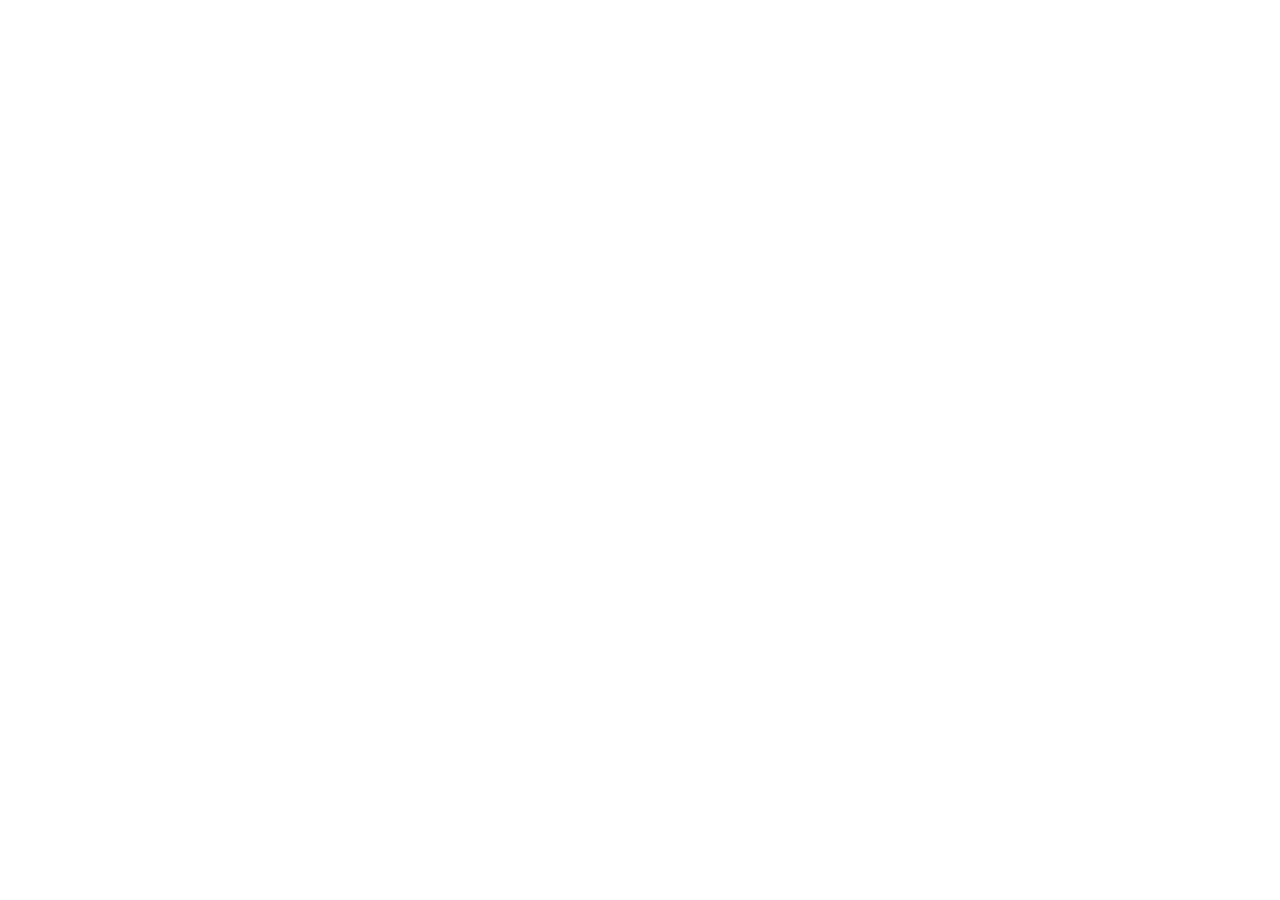
==== index.html @ 008df840 "Create index.html" ====
<!DOCTYPE html>
<html lang="en">
<head>
    <meta charset="UTF-8">
    <meta name="viewport" content="width=device-width, initial-scale=1.0">
    <title>Portfolio 2026</title>
</head>
<body>
    <h1></h1>
    <h2></h2>
    <h2></h2>
    <h2></h2>
    <h2></h2>
    <h2></h2>
    <h2></h2>
    <h2></h2>
</body>
</html>
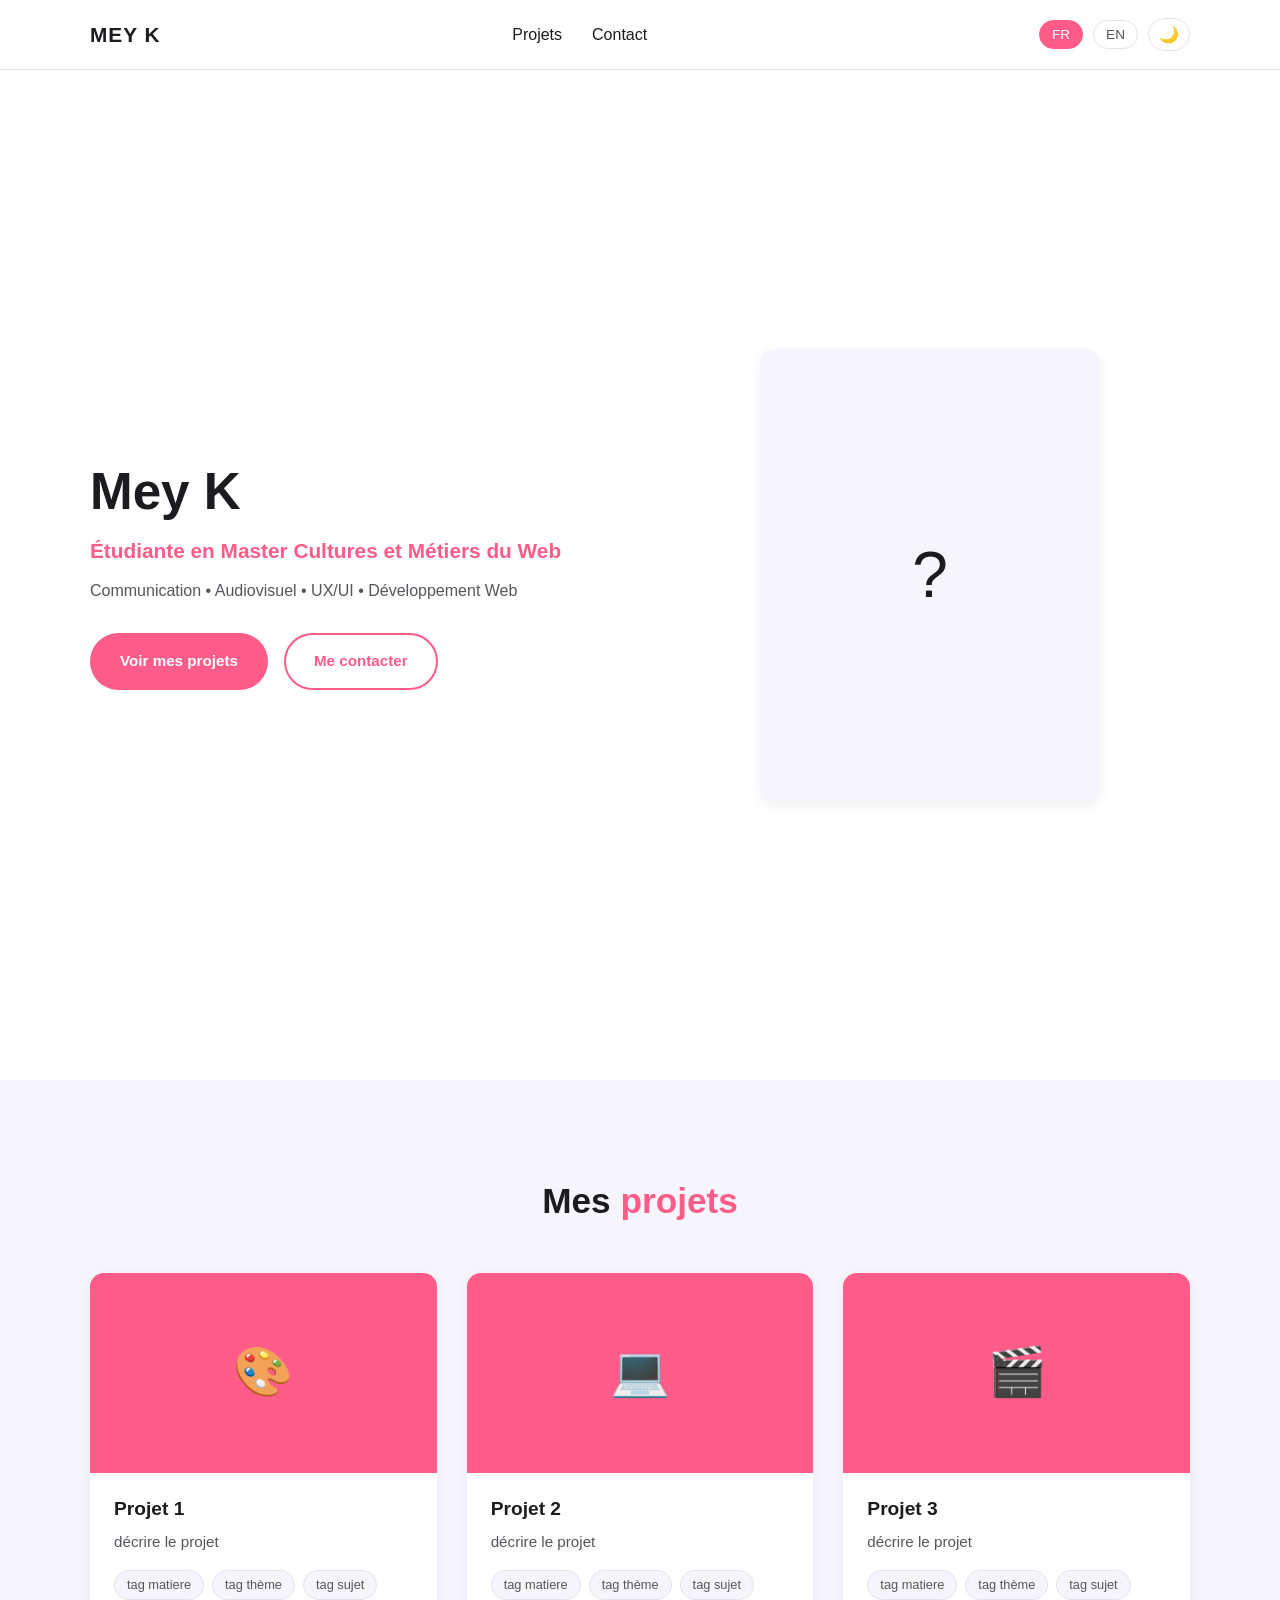
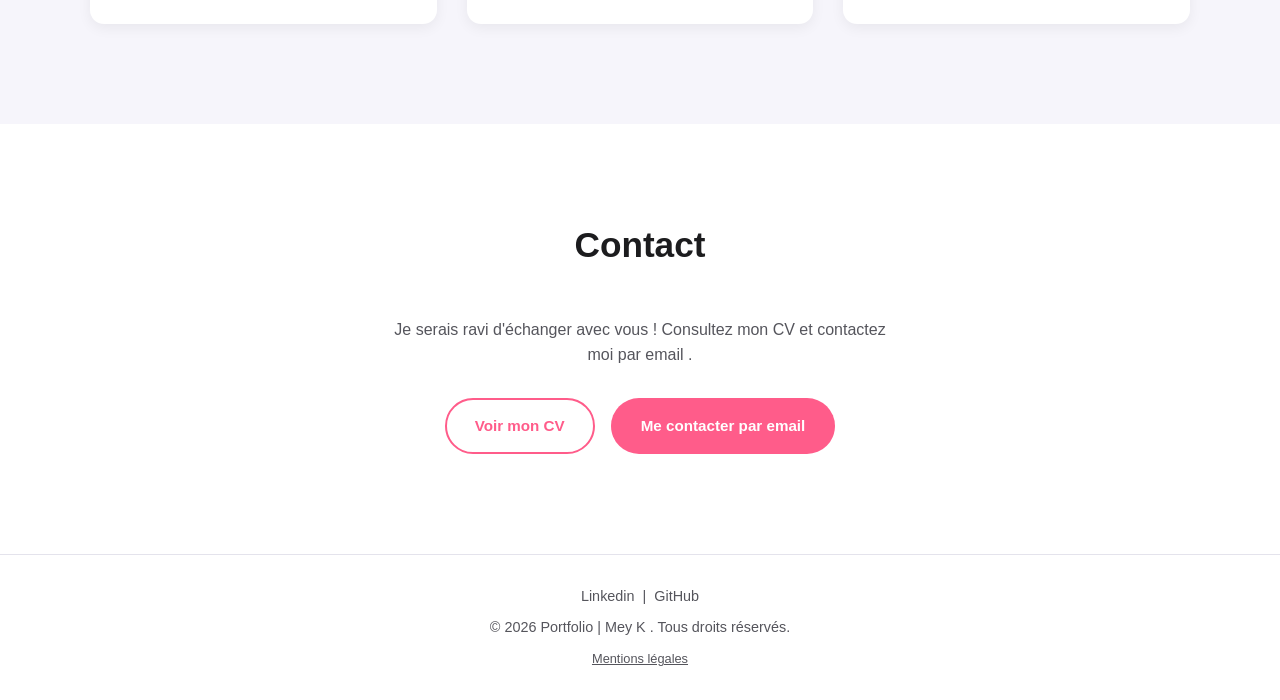
==== commit e755a418: "premier commit" ====
--- a/index.html
+++ b/index.html
@@ -1,18 +1,160 @@
 <!DOCTYPE html>
-<html lang="en">
+<html lang="fr">
 <head>
     <meta charset="UTF-8">
     <meta name="viewport" content="width=device-width, initial-scale=1.0">
-    <title>Portfolio 2026</title>
+    <meta name="description" content="Portfolio de Mey, étudiante en Master Cultures et Métiers du Web.">
+
+    <title>Portfolio 2026 | Mey K</title>
+
+    <!-- AJOUTER un favicon -->
+    <link rel="icon" type="image/png" href="media/favicon.png">
+
+    <link href="style.css" rel="stylesheet">
 </head>
+
+
 <body>
-    <h1></h1>
-    <h2></h2>
-    <h2></h2>
-    <h2></h2>
-    <h2></h2>
-    <h2></h2>
-    <h2></h2>
-    <h2></h2>
+<header>
+    <nav>     <!-- mettre la navigation plutot collée à droite 
+                deux blocs le logo tout à gauche la navigation et les bouton langues et theme plutot à droite -->
+        <div class="container">
+            <div class="logo">MEY K</div>
+            <ul>
+                <li><a href="#projets">Projets</a></li>
+                <li><a href="#contact-titre">Contact</a></li>
+            </ul>
+
+            <div class="nav-actions">
+                <button id="fr-button" class="active" aria-pressed="true">FR</button>
+                <button id="en-button" aria-pressed="false">EN</button>
+                <button id="theme-button">🌙</button>
+            </div>
+        </div>
+    </nav>
+</header>
+
+
+    <main>
+
+        <!-- jaime pas cette partie  main
+         j'aimerais mettre mon cv à droite et donner la possibilité de cliquer dessus 
+         pour l'agrandir pour l'ouvrir en grand sur la page sans ouvrir un nouvel onglet ou ouvrir une nouvelle page
+         en gros deux bloc à gauche les ecritures et les boutons à droite le cv sur lequel appuyer pour l'agrandir -->
+    
+            <section id="home" class="home">
+        <div class="container home">
+            <div class="home-content">
+                <h1>Mey K</h1>
+                <p class="tagline">Étudiante en Master Cultures et Métiers du Web</p>
+                <p>Communication • Audiovisuel • UX/UI • Développement Web</p>
+                <div class="cta-buttons">
+                    <a href="#projets" class="btn btn-primary">Voir mes projets</a>
+                    <a href="#contact" class="btn btn-secondary">Me contacter</a>
+                </div>
+            </div>
+
+                  <!-- ici ce sera mon cv -->
+
+            <div class="home-cv">
+                <div class="home-cv-wrapper">
+                    <div class="home-cv-placeholder">?</div>
+                </div>
+            </div>
+        </div>
+    </section>
+    </main>
+
+
+        <!-- ici mettre mes projets dans des boites -->
+        <!-- pareil que pour le cv en haut : 
+           donner la possibilité de cliquer dessus 
+         pour l'agrandir les images des projets pour les ouvrir en grand sur la page sans ouvrir un nouvel onglet ou ouvrir une nouvelle page -->
+
+        <section class="projects" >
+        <div class="container">
+            <h2 class="section-title" id="projets">Mes <span>projets</span></h2>
+            <div class="projects-grid">
+                <div class="project-card reveal">
+                    <div class="project-visual">🎨</div>
+                    <div class="project-content">
+                        <h3 class="project-title">Projet 1</h3>
+                        <p class="project-description">décrire le projet</p>
+                        <div class="project-tags">
+                            <span class="tag">tag matiere</span>
+                            <span class="tag">tag thème</span>
+                            <span class="tag">tag sujet</span>
+                        </div>
+                    </div>
+                </div>
+
+
+                <div class="project-card reveal">
+                    <div class="project-visual">💻</div>
+                    <div class="project-content">
+                        <h3 class="project-title">Projet 2</h3>
+                        <p class="project-description">décrire le projet</p>
+                        <div class="project-tags">
+                            <span class="tag">tag matiere</span>
+                            <span class="tag">tag thème</span>
+                            <span class="tag">tag sujet</span>
+                        </div>
+                    </div>
+                </div>
+
+                <div class="project-card reveal">
+                    <div class="project-visual">🎬</div>
+                    <div class="project-content">
+                        <h3 class="project-title">Projet 3</h3>
+                        <p class="project-description">décrire le projet</p>
+                        <div class="project-tags">
+                            <span class="tag">tag matiere</span>
+                            <span class="tag">tag thème</span>
+                            <span class="tag">tag sujet</span>
+                        </div>
+                    </div>
+                </div>
+            </div>
+        </div>
+        </section>
+
+
+ <!-- nouveau bloc du one pager dédié au contact 
+  un bouton voir mon cv qui cette fois ouvre le cv dans un nouvel onglet (permet de telechager en gros) 
+  bouton pour ouvrir une page de mail-->
+
+    <section class="contact" id="contact">
+        <div class="container">
+            <div class="contact-content">
+                <h2 class="section-title" id="contact-titre">Contact</h2>
+                <p>Je serais ravi d'échanger avec vous ! Consultez mon CV et contactez moi par email .</p>
+                <div class="contact-buttons">
+                    <!-- mettre mon cv en pdf-->
+                    <a href="media/#" target="_blank" class="btn btn-secondary">Voir mon CV</a>
+                    <a href="mailto:mey.k@hotmail.com" target="_blank" class="btn btn-primary">Me contacter par email</a>
+                </div>
+            </div>
+        </div>
+    </section>
+
+    <footer>
+        <div class="footer-content">
+            <div class="social-links">
+                <a href="https://www.linkedin.com/in/mey-k/" target="_blank" title="LinkedIn"> Linkedin</a>
+                <p> | </p>
+                <a href="https://github.com/9-mmey" target="_blank" title="GitHub"> GitHub</a>
+            </div>
+            <p>&copy; 2026 Portfolio | Mey K . Tous droits réservés.</p>
+        </div>
+
+        <!-- rédigez les mentions legales-->
+        <a href="mentionslegales.html">Mentions légales</a>
+    </footer>
+
+    <!-- le script est placé ici, juste avant la fin du body :
+         à ce moment le HTML est déjà chargé donc getElementById
+         trouve bien les boutons (contrairement à quand le script
+         était dans le head) -->
+    <script src="script.js"></script>
 </body>
 </html>
--- a/style.css
+++ b/style.css
@@ -0,0 +1,500 @@
+/* 
+   ordre : variables > base > header > home > projets
+   > contact > footer > lightbox (agrandissement) > responsive */
+
+/* variables (couleurs et polices)
+   Toutes les couleurs passent par ces variables.
+   Comme ça, pour le mode sombre, on n'a qu'à changer les
+   valeurs dans [data-theme="dark"] plus bas, pas besoin de
+   toucher au reste du CSS. */
+
+:root {
+    /* couleurs mode clair */
+    --bg-color: #ffffff;
+    --bg-soft: #f6f5fb;
+    --text-color: #1c1c1e;
+    --text-soft: #55555c;
+    --accent: #ff5c8a;       /* couleur principale (rose) */
+    --accent-hover: #e14574;
+    --border-color: #e4e3ec;
+    --card-bg: #ffffff;
+    --shadow: 0 4px 14px rgba(0, 0, 0, 0.06);
+
+    --font-titre: "Space Grotesk", sans-serif;
+    --font-texte: "Inter", sans-serif;
+    --radius: 14px;
+    --section-padding: 100px 0;
+}
+
+/* mode sombre : on change juste les couleurs,
+   activé en JS via document.documentElement.dataset.theme = "dark" */
+[data-theme="dark"] {
+    --bg-color: #16151d;
+    --bg-soft: #1e1d27;
+    --text-color: #f2f2f5;
+    --text-soft: #b4b3bd;
+    --accent: #ff7fa3;
+    --accent-hover: #ffa0bb;
+    --border-color: #2c2b38;
+    --card-bg: #1e1d27;
+    --shadow: 0 4px 14px rgba(0, 0, 0, 0.35);
+}
+
+* {
+    margin: 0;
+    padding: 0;
+    box-sizing: border-box;
+}
+
+html {
+    scroll-behavior: smooth;
+}
+
+body {
+    font-family: var(--font-texte);
+    background-color: var(--bg-color);
+    color: var(--text-color);
+    line-height: 1.6;
+    /* transition douce quand on change de thème */
+    transition: background-color 0.3s ease, color 0.3s ease;
+}
+
+h1, h2, h3 {
+    font-family: var(--font-titre);
+    line-height: 1.2;
+}
+
+a {
+    text-decoration: none;
+    color: inherit;
+}
+
+ul {
+    list-style: none;
+}
+
+img {
+    max-width: 100%;
+    display: block;
+}
+
+/* mes blocs */
+.container {
+    width: 90%;
+    max-width: 1100px;
+    margin: 0 auto;
+}
+
+.section-title {
+    font-size: 2.2rem;
+    text-align: center;
+    margin-bottom: 50px;
+}
+
+.section-title span {
+    color: var(--accent);
+}
+
+/* mes boutons */
+.btn {
+    display: inline-block;
+    padding: 14px 28px;
+    border-radius: 50px;
+    font-weight: 600;
+    font-size: 0.95rem;
+    cursor: pointer;
+    transition: transform 0.2s ease, background-color 0.2s ease;
+    border: 2px solid transparent;
+}
+
+.btn:hover {
+    transform: translateY(-2px);
+}
+
+.btn-primary {
+    background-color: var(--accent);
+    color: #ffffff;
+}
+
+.btn-primary:hover {
+    background-color: var(--accent-hover);
+}
+
+.btn-secondary {
+    background-color: transparent;
+    border-color: var(--accent);
+    color: var(--accent);
+}
+
+.btn-secondary:hover {
+    background-color: var(--accent);
+    color: #ffffff;
+}
+
+/* header et navigation
+logo tout à gauche, navigation + boutons
+   langue/thème regroupés à droite */
+
+header {
+    position: sticky;
+    top: 0;
+    z-index: 100;
+    background-color: var(--bg-color);
+    border-bottom: 1px solid var(--border-color);
+}
+
+nav .container {
+    display: flex;
+    align-items: center;
+    justify-content: space-between;
+    padding: 18px 0;
+}
+
+.logo {
+    font-family: var(--font-titre);
+    font-weight: 700;
+    font-size: 1.3rem;
+    letter-spacing: 1px;
+}
+
+/* liste de liens + les boutons dans un même
+   bloc flex à droite, avec un espace entre les deux blocs */
+nav > .container {
+    gap: 30px;
+}
+
+nav ul {
+    display: flex;
+    gap: 30px;
+}
+
+nav ul a {
+    font-weight: 500;
+    position: relative;
+}
+
+nav ul a:hover {
+    color: var(--accent);
+}
+
+/* bloc de droite
+   justify-content: space-between du parent */
+.nav-actions {
+    display: flex;
+    align-items: center;
+    gap: 10px;
+    margin-left: 40px;
+}
+
+.nav-actions button {
+    background: none;
+    border: 1px solid var(--border-color);
+    color: var(--text-soft);
+    padding: 6px 12px;
+    border-radius: 50px;
+    font-size: 0.85rem;
+    cursor: pointer;
+    transition: all 0.2s ease;
+}
+
+.nav-actions button:hover {
+    border-color: var(--accent);
+    color: var(--accent);
+}
+
+/* bouton actif (langue sélectionnée) géré via la classe
+   "active" ajoutée/retirée en JS */
+.nav-actions button.active {
+    background-color: var(--accent);
+    border-color: var(--accent);
+    color: #ffffff;
+}
+
+#theme-button {
+    font-size: 1rem;
+    padding: 6px 10px;
+}
+
+/* premier main bloc
+   deux blocs, texte à gauche, CV à droite,
+   cliquable pour s'agrandir sur la page (lightbox) */
+
+.home {
+    padding: var(--section-padding);
+    min-height: 90vh;
+    display: flex;
+    align-items: center;
+}
+
+.container.home {
+    display: flex;
+    align-items: center;
+    justify-content: space-between;
+    gap: 60px;
+}
+
+.home-content {
+    flex: 1;
+}
+
+.home-content h1 {
+    font-size: 3.2rem;
+    margin-bottom: 12px;
+}
+
+.tagline {
+    font-size: 1.3rem;
+    color: var(--accent);
+    font-weight: 600;
+    margin-bottom: 10px;
+}
+
+.home-content > p:not(.tagline) {
+    color: var(--text-soft);
+    margin-bottom: 30px;
+}
+
+.cta-buttons {
+    display: flex;
+    gap: 16px;
+}
+
+/* bloc CV à droite */
+.home-cv {
+    flex: 1;
+    display: flex;
+    justify-content: center;
+}
+
+.home-cv-wrapper {
+    width: 100%;
+    max-width: 340px;
+    aspect-ratio: 3 / 4;
+    background-color: var(--bg-soft);
+    border-radius: var(--radius);
+    box-shadow: var(--shadow);
+    display: flex;
+    align-items: center;
+    justify-content: center;
+    cursor: pointer; /* pour montrer que c'est cliquable */
+    transition: transform 0.25s ease;
+    overflow: hidden;
+}
+
+/* effet au survol du cv */
+.home-cv-wrapper:hover {
+    transform: scale(1.02);
+}
+
+.home-cv-placeholder {
+    font-size: 4rem;
+}
+
+/* mes projets
+   projets dans des boites, et images des projets cliquables
+   pour s'agrandir sur la page comme le cv */
+
+.projects {
+    padding: var(--section-padding);
+    background-color: var(--bg-soft);
+}
+
+.projects-grid {
+    display: grid;
+    grid-template-columns: repeat(auto-fit, minmax(300px, 1fr));
+    gap: 30px;
+}
+
+.project-card {
+    background-color: var(--card-bg);
+    border-radius: var(--radius);
+    overflow: hidden;
+    box-shadow: var(--shadow);
+    transition: transform 0.25s ease;
+    opacity: 0;
+    transform: translateY(30px);
+}
+
+.project-card.active {
+    opacity: 1;
+    transform: translateY(0);
+    transition: opacity 0.6s ease, transform 0.6s ease;
+}
+
+.project-card:hover {
+    transform: translateY(-6px);
+}
+
+.project-visual {
+    height: 200px;
+    background-color: var(--accent);
+    color: #ffffff;
+    display: flex;
+    align-items: center;
+    justify-content: center;
+    font-size: 3rem;
+    cursor: pointer; /* cliquable pour agrandir, comme le CV */
+}
+
+.project-content {
+    padding: 24px;
+}
+
+.project-title {
+    font-size: 1.2rem;
+    margin-bottom: 10px;
+}
+
+.project-description {
+    color: var(--text-soft);
+    font-size: 0.95rem;
+    margin-bottom: 16px;
+}
+
+.project-tags {
+    display: flex;
+    flex-wrap: wrap;
+    gap: 8px;
+}
+
+.tag {
+    background-color: var(--bg-soft);
+    border: 1px solid var(--border-color);
+    color: var(--text-soft);
+    font-size: 0.8rem;
+    padding: 4px 12px;
+    border-radius: 50px;
+}
+
+[data-theme="dark"] .tag {
+    background-color: var(--bg-color);
+}
+
+/* mon contact
+   bouton "voir mon CV" et bouton mail pour outlook */
+
+.contact {
+    padding: var(--section-padding);
+    text-align: center;
+}
+
+.contact-content p {
+    color: var(--text-soft);
+    max-width: 500px;
+    margin: 0 auto 30px;
+}
+
+.contact-buttons {
+    display: flex;
+    justify-content: center;
+    gap: 16px;
+}
+
+/* footer */
+
+footer {
+    border-top: 1px solid var(--border-color);
+    padding: 30px 0;
+    text-align: center;
+    color: var(--text-soft);
+    font-size: 0.9rem;
+}
+
+.footer-content {
+    display: flex;
+    flex-direction: column;
+    align-items: center;
+    gap: 8px;
+}
+
+.social-links {
+    display: flex;
+    align-items: center;
+    gap: 8px;
+}
+
+.social-links a:hover {
+    color: var(--accent);
+}
+
+footer > a {
+    display: inline-block;
+    margin-top: 10px;
+    font-size: 0.8rem;
+    text-decoration: underline;
+}
+
+/* lightbox = fenetre contextuelle (cv et projetcs) */
+
+.lightbox-overlay {
+    display: none;
+    position: fixed;
+    inset: 0;
+    background-color: rgba(0, 0, 0, 0.75);
+    z-index: 1000;
+    align-items: center;
+    justify-content: center;
+    padding: 30px;
+}
+
+.lightbox-overlay.active {
+    display: flex;
+}
+
+.lightbox-box {
+    background-color: var(--bg-color);
+    border-radius: var(--radius);
+    max-width: 600px;
+    width: 100%;
+    max-height: 85vh;
+    overflow-y: auto;
+    padding: 30px;
+    position: relative;
+}
+
+.lightbox-close {
+    position: absolute;
+    top: 14px;
+    right: 14px;
+    background: none;
+    border: none;
+    font-size: 1.4rem;
+    cursor: pointer;
+    color: var(--text-soft);
+}
+
+.lightbox-close:hover {
+    color: var(--accent);
+}
+
+/* responsive */
+
+@media (max-width: 900px) {
+    .container.home {
+        flex-direction: column;
+        text-align: center;
+    }
+
+    .cta-buttons {
+        justify-content: center;
+    }
+
+    nav .container {
+        flex-wrap: wrap;
+        gap: 14px;
+    }
+}
+
+@media (max-width: 600px) {
+    .home-content h1 {
+        font-size: 2.2rem;
+    }
+
+    nav ul {
+        gap: 16px;
+    }
+
+    .section-title {
+        font-size: 1.7rem;
+    }
+}
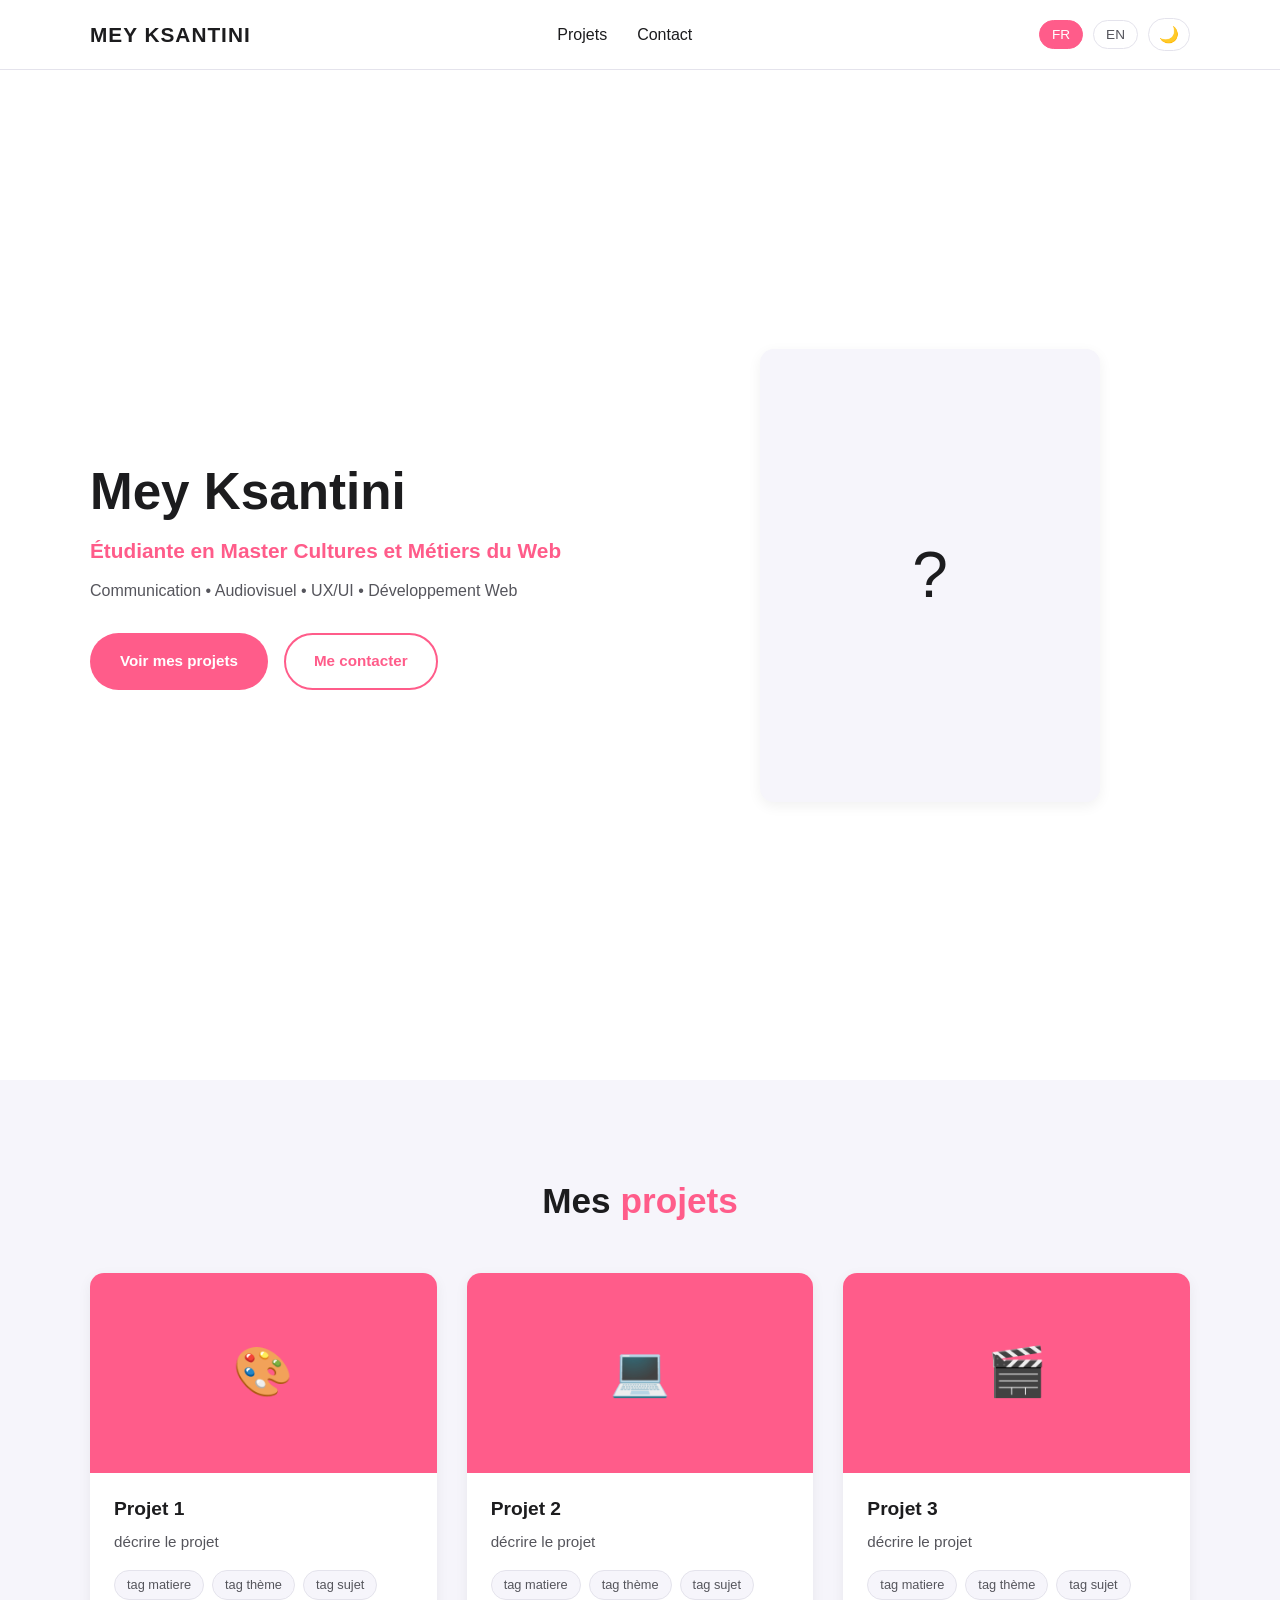
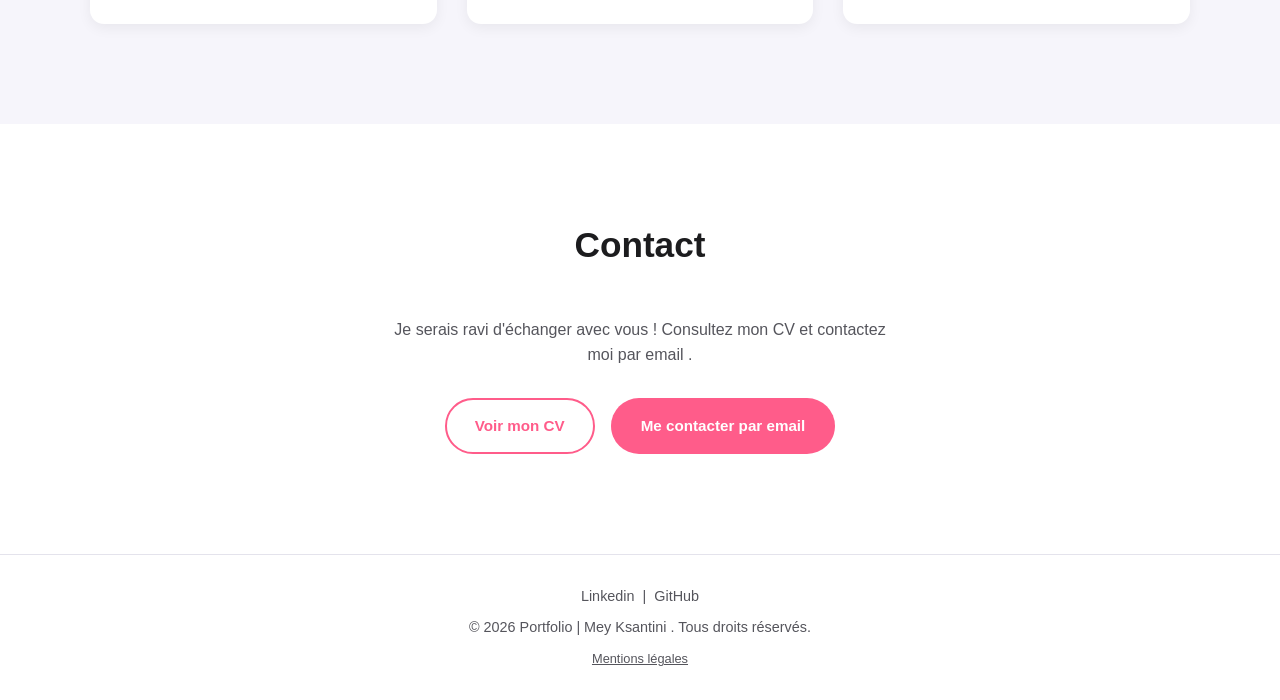
==== commit c5ee0257: "modif page lien logo et  mentions legales" ====
--- a/index.html
+++ b/index.html
@@ -5,7 +5,7 @@
     <meta name="viewport" content="width=device-width, initial-scale=1.0">
     <meta name="description" content="Portfolio de Mey, étudiante en Master Cultures et Métiers du Web.">
 
-    <title>Portfolio 2026 | Mey K</title>
+    <title>Portfolio 2026 | Mey Ksantini</title>
 
     <!-- AJOUTER un favicon -->
     <link rel="icon" type="image/png" href="media/favicon.png">
@@ -19,7 +19,8 @@
     <nav>     <!-- mettre la navigation plutot collée à droite 
                 deux blocs le logo tout à gauche la navigation et les bouton langues et theme plutot à droite -->
         <div class="container">
-            <div class="logo">MEY K</div>
+            <div class="logo"><a href="index.html">MEY KSANTINI</a></div>
+
             <ul>
                 <li><a href="#projets">Projets</a></li>
                 <li><a href="#contact-titre">Contact</a></li>
@@ -45,7 +46,7 @@
             <section id="home" class="home">
         <div class="container home">
             <div class="home-content">
-                <h1>Mey K</h1>
+                <h1>Mey Ksantini</h1>
                 <p class="tagline">Étudiante en Master Cultures et Métiers du Web</p>
                 <p>Communication • Audiovisuel • UX/UI • Développement Web</p>
                 <div class="cta-buttons">
@@ -131,7 +132,7 @@
                 <div class="contact-buttons">
                     <!-- mettre mon cv en pdf-->
                     <a href="media/#" target="_blank" class="btn btn-secondary">Voir mon CV</a>
-                    <a href="mailto:mey.k@hotmail.com" target="_blank" class="btn btn-primary">Me contacter par email</a>
+                    <a href="mailto:mey.ksantini@hotmail.com" target="_blank" class="btn btn-primary">Me contacter par email</a>
                 </div>
             </div>
         </div>
@@ -140,11 +141,11 @@
     <footer>
         <div class="footer-content">
             <div class="social-links">
-                <a href="https://www.linkedin.com/in/mey-k/" target="_blank" title="LinkedIn"> Linkedin</a>
+                <a href="https://www.linkedin.com/in/mey-ksantini/" target="_blank" title="LinkedIn"> Linkedin</a>
                 <p> | </p>
                 <a href="https://github.com/9-mmey" target="_blank" title="GitHub"> GitHub</a>
             </div>
-            <p>&copy; 2026 Portfolio | Mey K . Tous droits réservés.</p>
+            <p>&copy; 2026 Portfolio | Mey Ksantini . Tous droits réservés.</p>
         </div>
 
         <!-- rédigez les mentions legales-->
